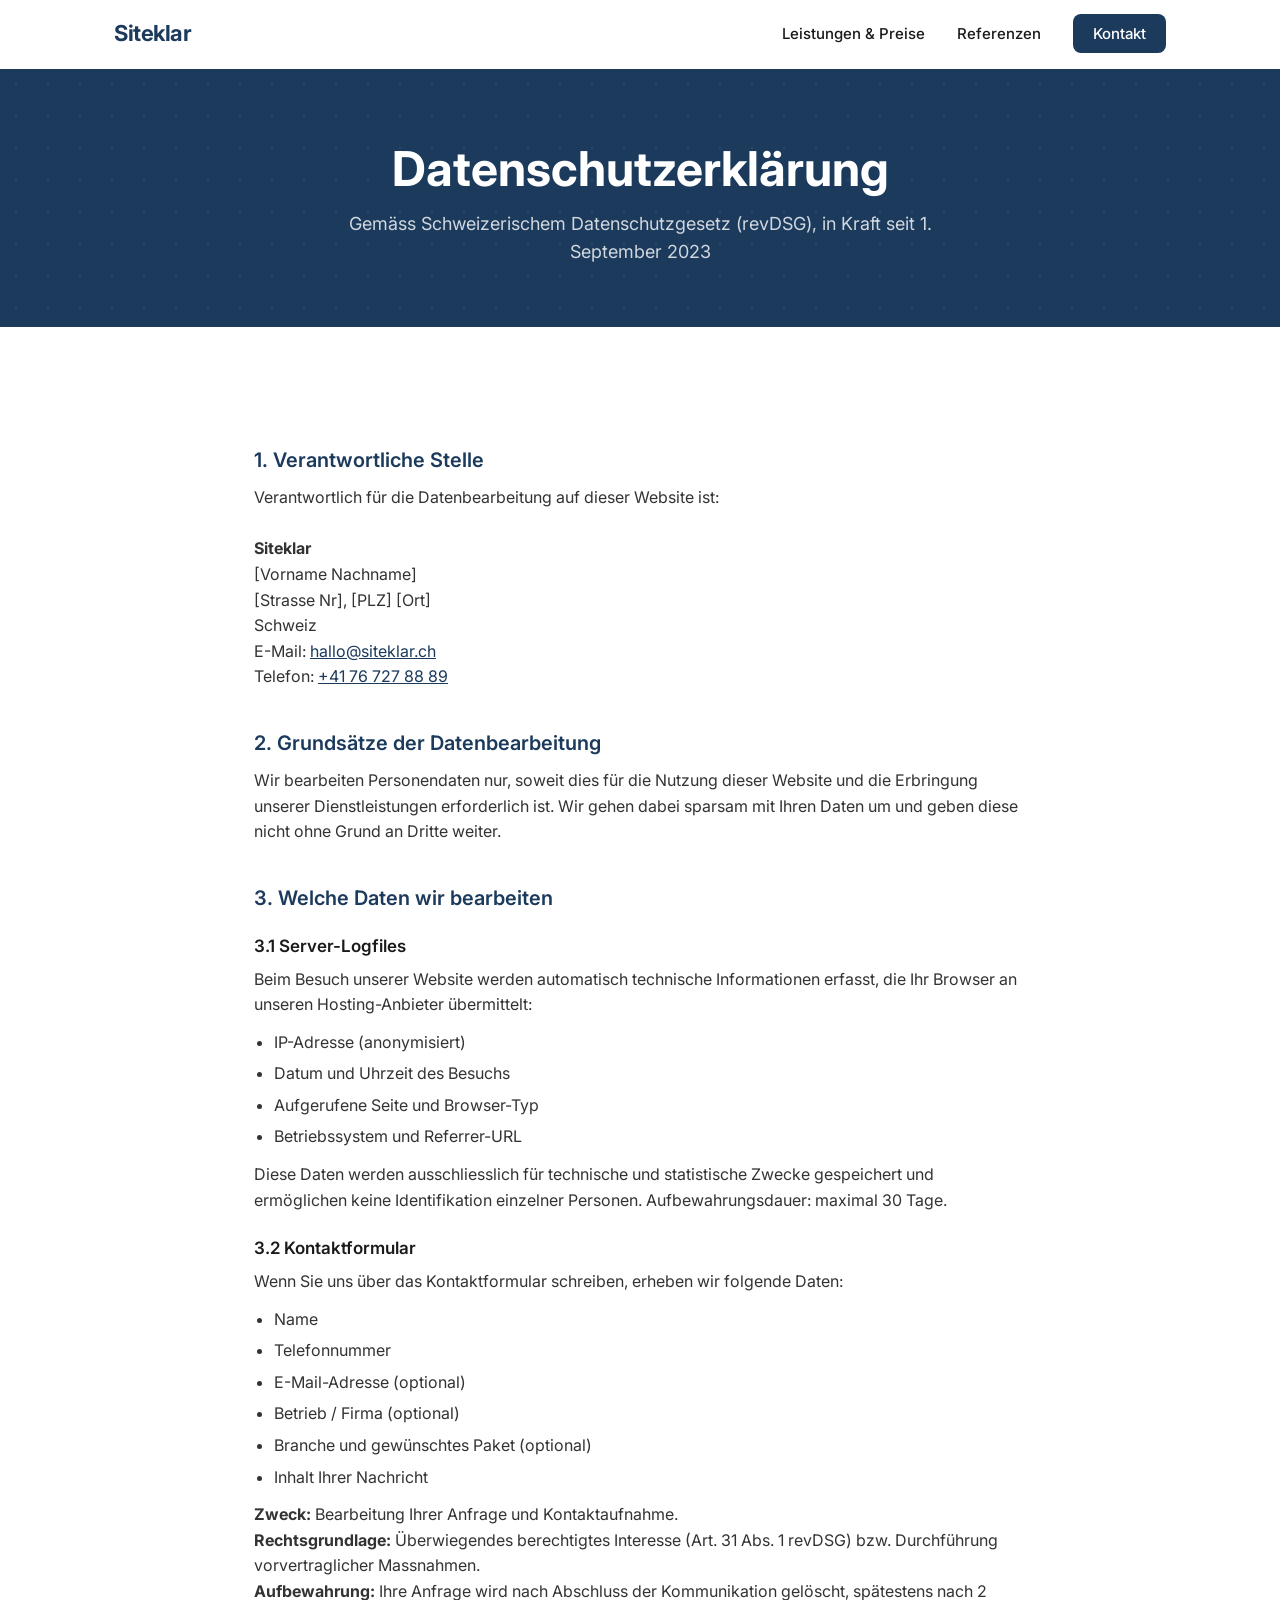
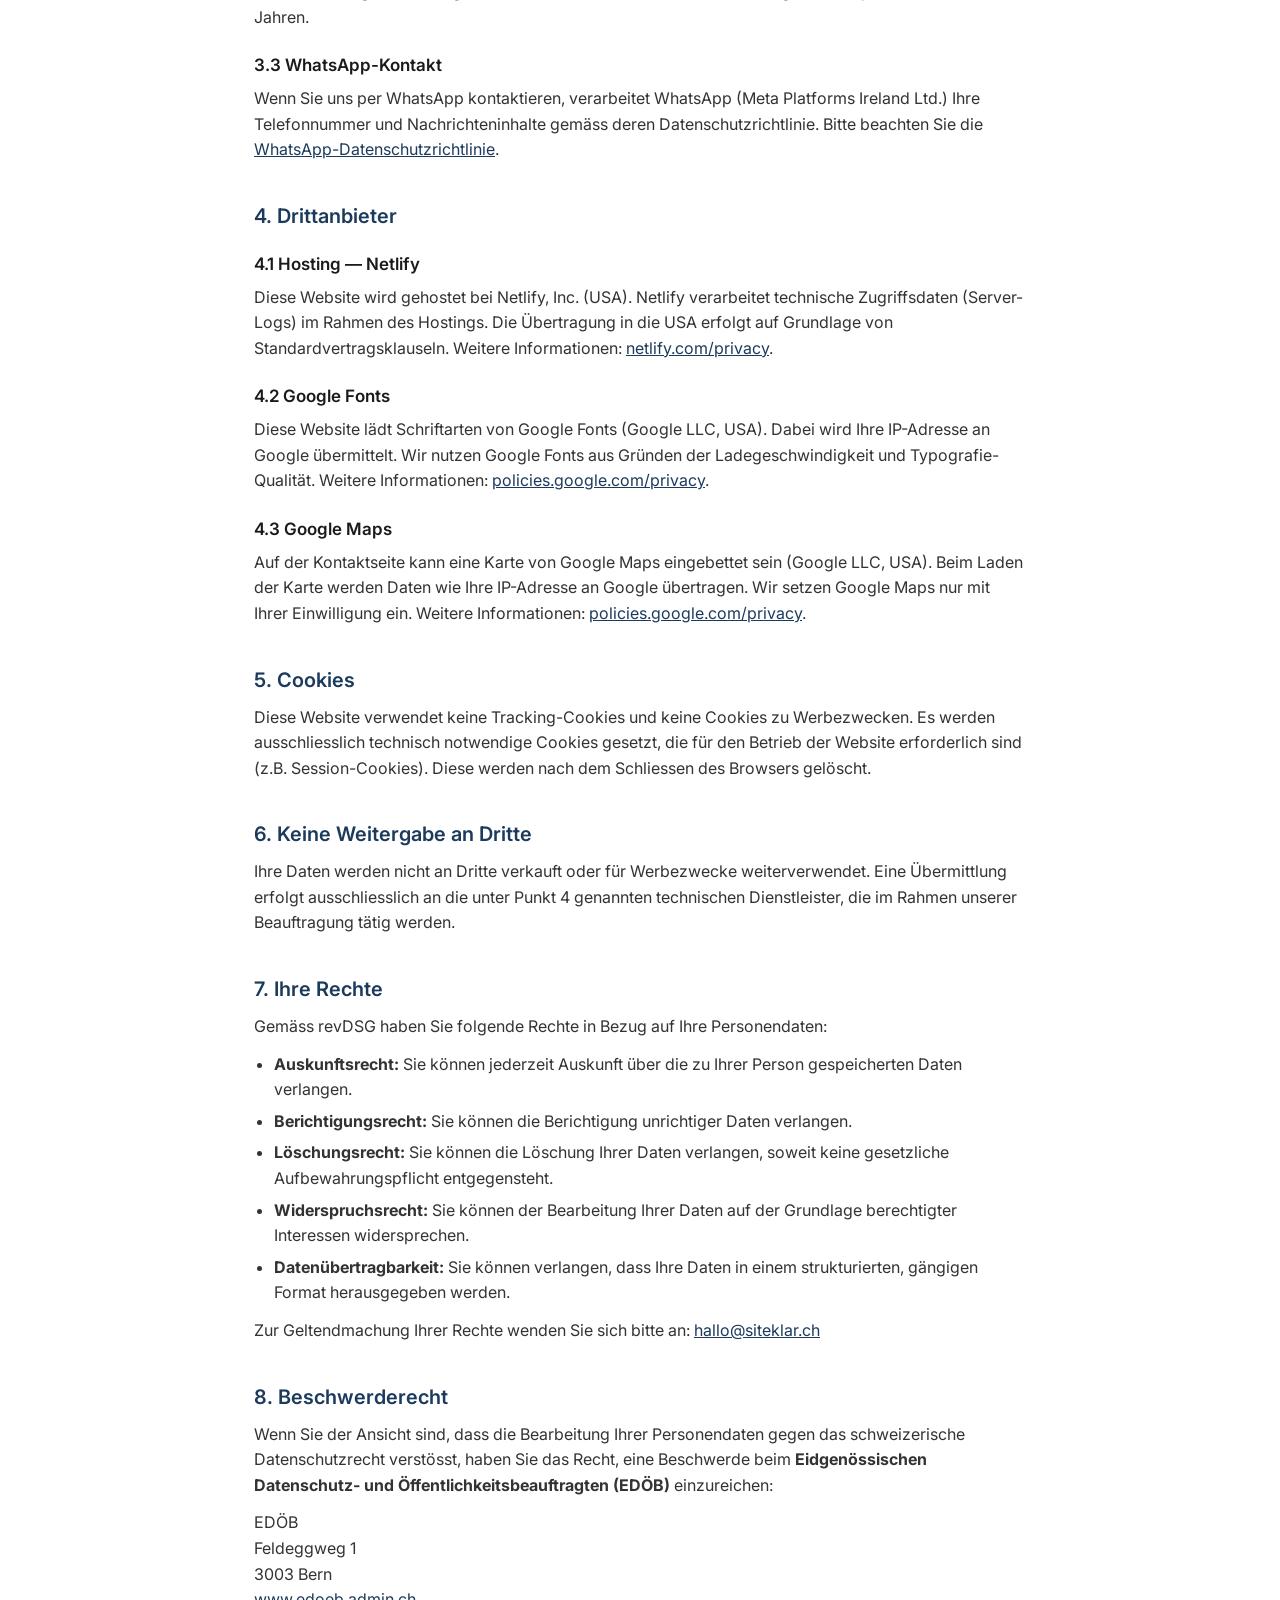
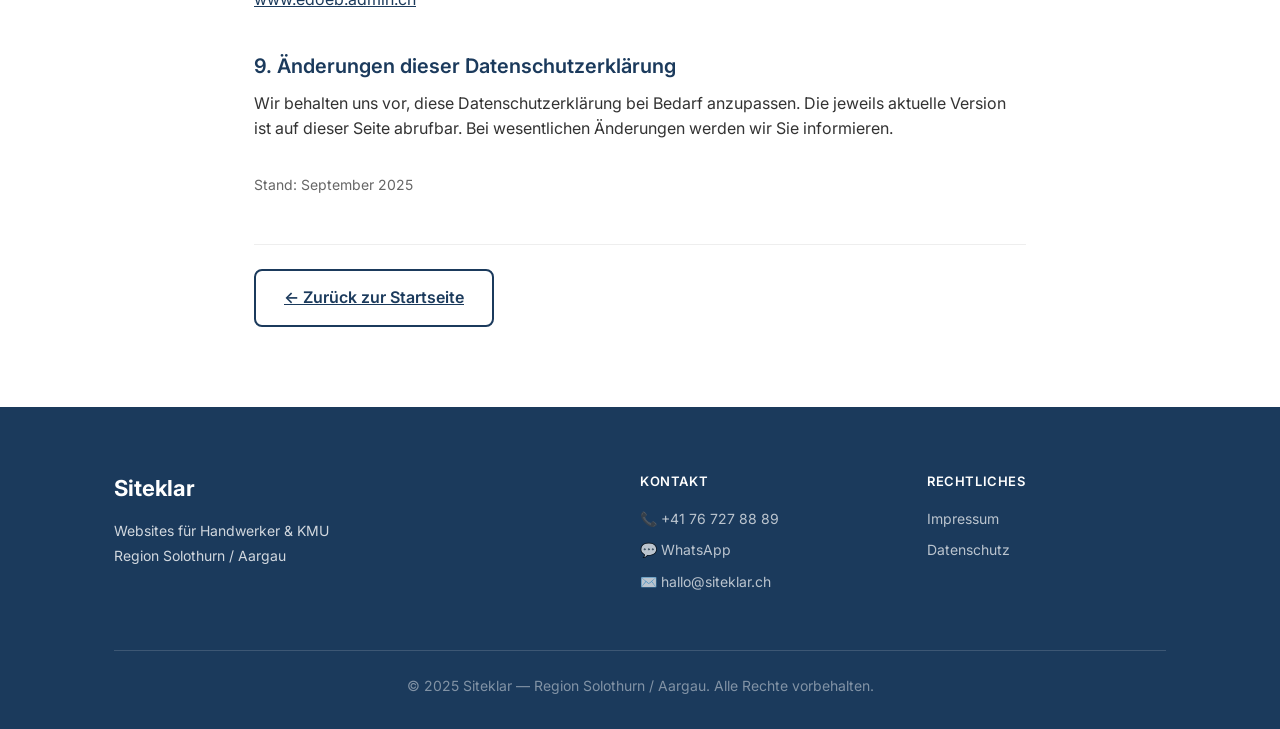
==== datenschutz.html @ 5f098e6e "Initial commit — Siteklar website v1 Co-Authored-By: Claude Sonnet 4.6 <noreply@anthropic.com>" ====
<!DOCTYPE html>
<html lang="de">
<head>
  <meta charset="UTF-8">
  <meta name="viewport" content="width=device-width, initial-scale=1.0">
  <title>Datenschutzerklärung — Siteklar</title>
  <meta name="robots" content="noindex, follow">
  <link rel="preconnect" href="https://fonts.googleapis.com">
  <link rel="preconnect" href="https://fonts.gstatic.com" crossorigin>
  <link href="https://fonts.googleapis.com/css2?family=Inter:wght@400;500;600;700&display=swap" rel="stylesheet">
  <link rel="stylesheet" href="style.css">
</head>
<body>

  <!-- NAVIGATION -->
  <nav id="navbar">
    <div class="nav-container">
      <a href="index.html" class="nav-logo">Siteklar</a>
      <button class="hamburger" id="hamburger" aria-label="Menü öffnen">
        <span></span><span></span><span></span>
      </button>
      <ul class="nav-links" id="nav-links">
        <li><a href="leistungen.html">Leistungen & Preise</a></li>
        <li><a href="referenzen.html">Referenzen</a></li>
        <li><a href="kontakt.html" class="nav-cta">Kontakt</a></li>
      </ul>
    </div>
  </nav>

  <!-- PAGE HERO -->
  <section class="page-hero">
    <div class="container">
      <h1>Datenschutzerklärung</h1>
      <p>Gemäss Schweizerischem Datenschutzgesetz (revDSG), in Kraft seit 1. September 2023</p>
    </div>
  </section>

  <!-- LEGAL CONTENT -->
  <section class="legal-content">
    <div class="container">

      <h2>1. Verantwortliche Stelle</h2>
      <p>
        Verantwortlich für die Datenbearbeitung auf dieser Website ist:<br><br>
        <strong>Siteklar</strong><br>
        <!-- PLATZHALTER: Vollständige Kontaktdaten eintragen -->
        [Vorname Nachname]<br>
        [Strasse Nr], [PLZ] [Ort]<br>
        Schweiz<br>
        E-Mail: <a href="mailto:hallo@siteklar.ch">hallo@siteklar.ch</a><br>
        Telefon: <a href="tel:+41767278889">+41 76 727 88 89</a>
      </p>

      <h2>2. Grundsätze der Datenbearbeitung</h2>
      <p>Wir bearbeiten Personendaten nur, soweit dies für die Nutzung dieser Website und die Erbringung unserer Dienstleistungen erforderlich ist. Wir gehen dabei sparsam mit Ihren Daten um und geben diese nicht ohne Grund an Dritte weiter.</p>

      <h2>3. Welche Daten wir bearbeiten</h2>

      <h3>3.1 Server-Logfiles</h3>
      <p>Beim Besuch unserer Website werden automatisch technische Informationen erfasst, die Ihr Browser an unseren Hosting-Anbieter übermittelt:</p>
      <ul>
        <li>IP-Adresse (anonymisiert)</li>
        <li>Datum und Uhrzeit des Besuchs</li>
        <li>Aufgerufene Seite und Browser-Typ</li>
        <li>Betriebssystem und Referrer-URL</li>
      </ul>
      <p>Diese Daten werden ausschliesslich für technische und statistische Zwecke gespeichert und ermöglichen keine Identifikation einzelner Personen. Aufbewahrungsdauer: maximal 30 Tage.</p>

      <h3>3.2 Kontaktformular</h3>
      <p>Wenn Sie uns über das Kontaktformular schreiben, erheben wir folgende Daten:</p>
      <ul>
        <li>Name</li>
        <li>Telefonnummer</li>
        <li>E-Mail-Adresse (optional)</li>
        <li>Betrieb / Firma (optional)</li>
        <li>Branche und gewünschtes Paket (optional)</li>
        <li>Inhalt Ihrer Nachricht</li>
      </ul>
      <p><strong>Zweck:</strong> Bearbeitung Ihrer Anfrage und Kontaktaufnahme.<br>
      <strong>Rechtsgrundlage:</strong> Überwiegendes berechtigtes Interesse (Art. 31 Abs. 1 revDSG) bzw. Durchführung vorvertraglicher Massnahmen.<br>
      <strong>Aufbewahrung:</strong> Ihre Anfrage wird nach Abschluss der Kommunikation gelöscht, spätestens nach 2 Jahren.</p>

      <h3>3.3 WhatsApp-Kontakt</h3>
      <p>Wenn Sie uns per WhatsApp kontaktieren, verarbeitet WhatsApp (Meta Platforms Ireland Ltd.) Ihre Telefonnummer und Nachrichteninhalte gemäss deren Datenschutzrichtlinie. Bitte beachten Sie die <a href="https://www.whatsapp.com/legal/privacy-policy" target="_blank" rel="noopener">WhatsApp-Datenschutzrichtlinie</a>.</p>

      <h2>4. Drittanbieter</h2>

      <h3>4.1 Hosting — Netlify</h3>
      <p>Diese Website wird gehostet bei Netlify, Inc. (USA). Netlify verarbeitet technische Zugriffsdaten (Server-Logs) im Rahmen des Hostings. Die Übertragung in die USA erfolgt auf Grundlage von Standardvertragsklauseln. Weitere Informationen: <a href="https://www.netlify.com/privacy/" target="_blank" rel="noopener">netlify.com/privacy</a>.</p>

      <h3>4.2 Google Fonts</h3>
      <p>Diese Website lädt Schriftarten von Google Fonts (Google LLC, USA). Dabei wird Ihre IP-Adresse an Google übermittelt. Wir nutzen Google Fonts aus Gründen der Ladegeschwindigkeit und Typografie-Qualität. Weitere Informationen: <a href="https://policies.google.com/privacy" target="_blank" rel="noopener">policies.google.com/privacy</a>.</p>

      <h3>4.3 Google Maps</h3>
      <p>Auf der Kontaktseite kann eine Karte von Google Maps eingebettet sein (Google LLC, USA). Beim Laden der Karte werden Daten wie Ihre IP-Adresse an Google übertragen. Wir setzen Google Maps nur mit Ihrer Einwilligung ein. Weitere Informationen: <a href="https://policies.google.com/privacy" target="_blank" rel="noopener">policies.google.com/privacy</a>.</p>

      <h2>5. Cookies</h2>
      <p>Diese Website verwendet keine Tracking-Cookies und keine Cookies zu Werbezwecken. Es werden ausschliesslich technisch notwendige Cookies gesetzt, die für den Betrieb der Website erforderlich sind (z.B. Session-Cookies). Diese werden nach dem Schliessen des Browsers gelöscht.</p>

      <h2>6. Keine Weitergabe an Dritte</h2>
      <p>Ihre Daten werden nicht an Dritte verkauft oder für Werbezwecke weiterverwendet. Eine Übermittlung erfolgt ausschliesslich an die unter Punkt 4 genannten technischen Dienstleister, die im Rahmen unserer Beauftragung tätig werden.</p>

      <h2>7. Ihre Rechte</h2>
      <p>Gemäss revDSG haben Sie folgende Rechte in Bezug auf Ihre Personendaten:</p>
      <ul>
        <li><strong>Auskunftsrecht:</strong> Sie können jederzeit Auskunft über die zu Ihrer Person gespeicherten Daten verlangen.</li>
        <li><strong>Berichtigungsrecht:</strong> Sie können die Berichtigung unrichtiger Daten verlangen.</li>
        <li><strong>Löschungsrecht:</strong> Sie können die Löschung Ihrer Daten verlangen, soweit keine gesetzliche Aufbewahrungspflicht entgegensteht.</li>
        <li><strong>Widerspruchsrecht:</strong> Sie können der Bearbeitung Ihrer Daten auf der Grundlage berechtigter Interessen widersprechen.</li>
        <li><strong>Datenübertragbarkeit:</strong> Sie können verlangen, dass Ihre Daten in einem strukturierten, gängigen Format herausgegeben werden.</li>
      </ul>
      <p>Zur Geltendmachung Ihrer Rechte wenden Sie sich bitte an: <a href="mailto:hallo@siteklar.ch">hallo@siteklar.ch</a></p>

      <h2>8. Beschwerderecht</h2>
      <p>Wenn Sie der Ansicht sind, dass die Bearbeitung Ihrer Personendaten gegen das schweizerische Datenschutzrecht verstösst, haben Sie das Recht, eine Beschwerde beim <strong>Eidgenössischen Datenschutz- und Öffentlichkeitsbeauftragten (EDÖB)</strong> einzureichen:</p>
      <p>
        EDÖB<br>
        Feldeggweg 1<br>
        3003 Bern<br>
        <a href="https://www.edoeb.admin.ch" target="_blank" rel="noopener">www.edoeb.admin.ch</a>
      </p>

      <h2>9. Änderungen dieser Datenschutzerklärung</h2>
      <p>Wir behalten uns vor, diese Datenschutzerklärung bei Bedarf anzupassen. Die jeweils aktuelle Version ist auf dieser Seite abrufbar. Bei wesentlichen Änderungen werden wir Sie informieren.</p>

      <p style="color:var(--text-muted); font-size:14px; margin-top:32px;">Stand: September 2025</p>

      <div style="margin-top:48px; padding-top:24px; border-top:1px solid #eee;">
        <a href="index.html" class="btn btn-dark-outline">&larr; Zurück zur Startseite</a>
      </div>

    </div>
  </section>

  <!-- FOOTER -->
  <footer>
    <div class="container">
      <div class="footer-top">
        <div class="footer-brand">
          <a href="index.html" class="footer-logo">Siteklar</a>
          <p>Websites für Handwerker &amp; KMU<br>Region Solothurn / Aargau</p>
        </div>
        <div class="footer-col">
          <h4>Kontakt</h4>
          <a href="tel:+41767278889">📞 +41 76 727 88 89</a>
          <a href="https://wa.me/41764750575">💬 WhatsApp</a>
          <a href="mailto:hallo@siteklar.ch">✉️ hallo@siteklar.ch</a>
        </div>
        <div class="footer-col">
          <h4>Rechtliches</h4>
          <a href="impressum.html">Impressum</a>
          <a href="datenschutz.html">Datenschutz</a>
        </div>
      </div>
      <div class="footer-bottom">
        <p>&copy; 2025 Siteklar &mdash; Region Solothurn / Aargau. Alle Rechte vorbehalten.</p>
      </div>
    </div>
  </footer>

  <button class="scroll-top" id="scrollTop" aria-label="Nach oben scrollen">&#8679;</button>
  <script src="script.js"></script>
</body>
</html>
---- style.css ----
/* ═══════════════════════════════════════════════════════
   SITEKLAR — Stylesheet
   ═══════════════════════════════════════════════════════ */

/* ─── RESET & BASE ─────────────────────────────────── */
*, *::before, *::after { box-sizing: border-box; margin: 0; padding: 0; }

:root {
  --primary:      #1B3A5C;
  --primary-dark: #142d47;
  --accent:       #E8F0F7;
  --cta:          #2E7D32;
  --cta-dark:     #1b5e20;
  --text:         #1A1A1A;
  --text-muted:   #666;
  --white:        #fff;
  --gray-bg:      #F8F9FA;
  --shadow:       0 2px 12px rgba(0,0,0,0.08);
  --shadow-md:    0 4px 20px rgba(0,0,0,0.12);
  --radius:       8px;
  --transition:   0.2s ease;
}

html { scroll-behavior: smooth; }

body {
  font-family: 'Inter', sans-serif;
  color: var(--text);
  font-size: 16px;
  line-height: 1.6;
  overflow-x: hidden;
  padding-top: 68px;
}

img { max-width: 100%; height: auto; display: block; }
a   { color: inherit; text-decoration: none; }
ul  { list-style: none; }

h1 { font-size: clamp(32px, 5vw, 48px);   font-weight: 700; line-height: 1.2; }
h2 { font-size: clamp(24px, 3.5vw, 32px); font-weight: 600; line-height: 1.3; }
h3 { font-size: clamp(18px, 2.5vw, 20px); font-weight: 600; line-height: 1.4; }

.container { max-width: 1100px; margin: 0 auto; padding: 0 24px; }

section { padding: 80px 0; }

.section-title    { text-align: center; margin-bottom: 12px; }
.section-subtitle {
  text-align: center; color: var(--text-muted); font-size: 18px;
  max-width: 620px; margin: 0 auto 52px;
}

/* ─── NAVIGATION ─────────────────────────────────── */
#navbar {
  position: fixed;
  top: 0; left: 0; right: 0;
  background: var(--white);
  z-index: 1000;
  border-bottom: 1px solid transparent;
  transition: border-color var(--transition), box-shadow var(--transition);
}
#navbar.scrolled {
  border-bottom-color: #e5e7eb;
  box-shadow: var(--shadow);
}

.nav-container {
  max-width: 1100px; margin: 0 auto;
  padding: 0 24px; height: 68px;
  display: flex; align-items: center; justify-content: space-between;
  position: relative;
}

.nav-logo {
  font-size: 22px; font-weight: 700;
  color: var(--primary); letter-spacing: -0.5px;
}

.nav-links {
  display: flex; align-items: center; gap: 32px;
}
.nav-links a {
  font-size: 15px; font-weight: 500; color: var(--text);
  transition: color var(--transition);
}
.nav-links a:hover { color: var(--primary); }

.nav-links .nav-cta {
  background: var(--primary); color: var(--white) !important;
  padding: 10px 20px; border-radius: var(--radius);
  transition: background var(--transition);
}
.nav-links .nav-cta:hover { background: var(--primary-dark); }

.hamburger {
  display: none;
  flex-direction: column; gap: 5px;
  background: none; border: none; cursor: pointer; padding: 6px;
}
.hamburger span {
  display: block; width: 24px; height: 2px;
  background: var(--primary);
  transition: all 0.3s ease;
}
.hamburger.active span:nth-child(1) { transform: translateY(7px) rotate(45deg); }
.hamburger.active span:nth-child(2) { opacity: 0; }
.hamburger.active span:nth-child(3) { transform: translateY(-7px) rotate(-45deg); }

/* ─── BUTTONS ─────────────────────────────────── */
.btn {
  display: inline-flex; align-items: center; justify-content: center;
  padding: 14px 28px; border-radius: var(--radius);
  font-family: inherit; font-size: 16px; font-weight: 600;
  cursor: pointer; border: none;
  transition: all var(--transition); text-decoration: none;
}
.btn-primary { background: var(--cta); color: var(--white); }
.btn-primary:hover  { background: var(--cta-dark); transform: translateY(-1px); box-shadow: var(--shadow-md); }

.btn-outline { background: transparent; color: var(--white); border: 2px solid rgba(255,255,255,0.65); }
.btn-outline:hover  { background: rgba(255,255,255,0.1); border-color: white; }

.btn-dark { background: var(--primary); color: var(--white); }
.btn-dark:hover     { background: var(--primary-dark); transform: translateY(-1px); box-shadow: var(--shadow-md); }

.btn-dark-outline { background: transparent; color: var(--primary); border: 2px solid var(--primary); }
.btn-dark-outline:hover { background: var(--primary); color: white; }

.btn-green { background: #25D366; color: white; }
.btn-green:hover { background: #128C7E; transform: translateY(-2px); }

.btn-full { width: 100%; }

/* ─── HERO ─────────────────────────────────── */
.hero {
  background: linear-gradient(135deg, #4A90D9 0%, #1B3A5C 50%, #2D1B69 100%);
  padding: 100px 0 90px;
  color: var(--white);
  text-align: center;
}
.hero h1      { color: var(--white); margin-bottom: 20px; animation: heroFadeSlide 0.6s ease-out 0.2s both; }
.hero p       { font-size: 19px; color: rgba(255,255,255,0.85); max-width: 600px; margin: 0 auto 36px; animation: heroFadeSlide 0.6s ease-out 0.5s both; }
.hero-buttons { display: flex; gap: 16px; justify-content: center; flex-wrap: wrap; animation: heroFadeSlide 0.6s ease-out 0.8s both; }

/* ─── HERO ANIMATION ─────────────────────────────────── */
@keyframes heroFadeSlide {
  from { opacity: 0; transform: translateY(-20px); }
  to   { opacity: 1; transform: translateY(0); }
}

/* ─── TRUST BAR ─────────────────────────────────── */
.trust-bar {
  background: var(--white);
  padding: 36px 0;
  border-bottom: 1px solid #eee;
}
.trust-items {
  display: flex; justify-content: center;
  gap: 48px; flex-wrap: wrap;
}
.trust-item {
  display: flex; align-items: center; gap: 12px;
  font-weight: 600; font-size: 15px;
}
.trust-icon { font-size: 28px; }

/* ─── ABOUT ─────────────────────────────────── */
.about { background: var(--accent); }
.about-inner {
  display: grid; grid-template-columns: 1fr 1fr;
  gap: 64px; align-items: center;
}
.about-photo {
  background: #c8d8e8;
  border-radius: var(--radius);
  aspect-ratio: 4 / 3;
  display: flex; align-items: center; justify-content: center;
  color: #5a7a99; font-size: 14px; text-align: center;
  padding: 32px; line-height: 1.8; font-style: italic;
  animation: aboutSlideLeft 0.7s ease-out 1.1s both;
}
.about-label {
  display: inline-block;
  font-size: 11px; font-weight: 700;
  letter-spacing: 2.5px; text-transform: uppercase;
  color: var(--primary); opacity: 0.6;
  margin-bottom: 16px;
}
.about-text  { animation: aboutSlideRight 0.7s ease-out 1.1s both; }
.about-text p { color: #444; margin-bottom: 14px; }
.about-quote {
  border-left: 3px solid var(--primary);
  padding: 4px 0 4px 18px;
  margin: 8px 0 28px;
  font-style: italic; font-size: 17px;
  color: var(--primary); line-height: 1.6;
}

@keyframes aboutSlideLeft {
  from { opacity: 0; transform: translateX(-40px); }
  to   { opacity: 1; transform: translateX(0); }
}
@keyframes aboutSlideRight {
  from { opacity: 0; transform: translateX(40px); }
  to   { opacity: 1; transform: translateX(0); }
}

/* ─── PROCESS ─────────────────────────────────── */
.process { background: var(--white); }
.process-steps {
  display: grid; grid-template-columns: repeat(4, 1fr);
  gap: 24px; position: relative;
}
.process-steps::before {
  content: '';
  position: absolute; top: 28px;
  left: calc(12.5% + 12px); right: calc(12.5% + 12px);
  height: 2px; background: #dde4ec; z-index: 0;
}
.step { text-align: center; position: relative; z-index: 1; }
.step-num {
  width: 56px; height: 56px; border-radius: 50%;
  background: var(--primary); color: white;
  display: flex; align-items: center; justify-content: center;
  font-size: 20px; font-weight: 700;
  margin: 0 auto 16px;
}
.step-icon { font-size: 22px; margin-bottom: 8px; }
.step h3   { margin-bottom: 8px; font-size: 17px; }
.step p    { font-size: 14px; color: #555; }
.step-content { flex: 1; }

/* ─── CARDS (shared) ─────────────────────────────────── */
.card {
  background: white;
  border-radius: var(--radius);
  box-shadow: var(--shadow);
  padding: 32px;
  transition: transform var(--transition), box-shadow var(--transition);
}
.card:hover { transform: translateY(-4px); box-shadow: var(--shadow-md); }

/* ─── PRICES PREVIEW (index) ─────────────────────────────────── */
.prices { background: var(--gray-bg); }
.price-cards {
  display: grid; grid-template-columns: repeat(3, 1fr);
  gap: 24px;
}
.price-card { text-align: center; }
.price-card.featured { border: 2px solid var(--primary); position: relative; }

.featured-badge {
  position: absolute; top: -14px; left: 50%; transform: translateX(-50%);
  background: var(--primary); color: white;
  padding: 4px 16px; border-radius: 20px;
  font-size: 12px; font-weight: 600; white-space: nowrap;
}
.price-name   { font-size: 17px; font-weight: 600; color: var(--text-muted); margin-bottom: 8px; }
.price-amount { font-size: 42px; font-weight: 700; color: var(--primary); margin-bottom: 4px; line-height: 1; }
.price-amount span { font-size: 20px; font-weight: 400; }
.price-original { font-size: 13px; color: var(--text-muted); text-decoration: line-through; margin-bottom: 24px; }
.price-features { text-align: left; margin-bottom: 28px; }
.price-features li { padding: 6px 0; font-size: 14px; display: flex; gap: 8px; }
.price-features li::before { content: '✓'; color: var(--cta); font-weight: 700; flex-shrink: 0; }
.prices-cta { text-align: center; margin-top: 40px; }

/* ─── SOCIAL PROOF ─────────────────────────────────── */
.social-proof { background: white; }
.proof-placeholder {
  background: var(--accent);
  border: 2px dashed #b0c8dc;
  border-radius: var(--radius);
  padding: 60px 32px; text-align: center;
}
.proof-placeholder .stars { font-size: 28px; margin-bottom: 16px; }
.proof-placeholder blockquote {
  font-size: 19px; font-style: italic;
  color: var(--primary); margin-bottom: 24px; font-weight: 500;
}

/* ─── PAGE HERO ─────────────────────────────────── */
.page-hero {
  background: var(--primary);
  background-image: radial-gradient(circle, rgba(255,255,255,0.07) 1.5px, transparent 1.5px);
  background-size: 32px 32px;
  padding: 72px 0 60px;
  text-align: center; color: white;
}
.page-hero h1 { color: white; margin-bottom: 12px; }
.page-hero p  { color: rgba(255,255,255,0.8); font-size: 18px; max-width: 600px; margin: 0 auto; }

/* ─── DISCOUNT BANNER ─────────────────────────────────── */
.discount-banner {
  background: #FFF9C4;
  border: 2px solid #F9A825;
  border-radius: var(--radius);
  padding: 18px 32px;
  text-align: center;
  font-size: 18px; font-weight: 600;
  margin-bottom: 52px;
}

/* ─── PACKAGES (leistungen) ─────────────────────────────────── */
.packages { background: white; }
.packages-grid { display: grid; grid-template-columns: repeat(3, 1fr); gap: 32px; }
.package-card { padding: 40px 32px; }
.package-card.featured { border: 2px solid var(--primary); position: relative; }
.package-name   { font-size: 18px; font-weight: 600; color: var(--text-muted); margin-bottom: 8px; }
.package-amount { font-size: 44px; font-weight: 700; color: var(--primary); line-height: 1; margin-bottom: 4px; }
.package-amount span { font-size: 20px; font-weight: 400; }
.package-early  { font-size: 13px; color: var(--cta); font-weight: 600; margin-bottom: 4px; }
.package-orig   { font-size: 13px; color: var(--text-muted); text-decoration: line-through; margin-bottom: 24px; }
.package-features { text-align: left; margin: 0 0 28px; }
.package-features li {
  padding: 9px 0; font-size: 14px;
  display: flex; gap: 10px;
  border-bottom: 1px solid #f0f0f0;
}
.package-features li::before { content: '✓'; color: var(--cta); font-weight: 700; flex-shrink: 0; }
.package-divider { border: none; border-top: 1px solid #eee; margin: 24px 0; }

/* ─── ABO ─────────────────────────────────── */
.abo { background: var(--accent); }
.abo-inner {
  display: grid; grid-template-columns: 240px 1fr;
  gap: 48px; align-items: center;
  background: white; border-radius: var(--radius);
  box-shadow: var(--shadow); padding: 40px;
}
.abo-price { text-align: center; }
.abo-amount { font-size: 52px; font-weight: 700; color: var(--primary); line-height: 1; }
.abo-amount span { font-size: 20px; font-weight: 400; }
.abo-monat { color: var(--text-muted); font-size: 14px; margin-top: 4px; }
.abo-features h3 { margin-bottom: 16px; }
.abo-features li {
  display: flex; gap: 10px; padding: 9px 0;
  border-bottom: 1px solid #e8eff7; font-size: 15px;
}
.abo-features li::before { content: '✓'; color: var(--cta); font-weight: 700; flex-shrink: 0; }

/* ─── FAQ ─────────────────────────────────── */
.faq { background: var(--gray-bg); }
.faq-list { max-width: 780px; margin: 0 auto; }
.faq-item {
  background: white; border-radius: var(--radius);
  box-shadow: var(--shadow); margin-bottom: 12px; overflow: hidden;
}
.faq-question {
  width: 100%; display: flex; justify-content: space-between; align-items: center;
  padding: 20px 24px; background: none; border: none; cursor: pointer;
  font-family: inherit; font-size: 16px; font-weight: 600; text-align: left;
  color: var(--text); transition: background var(--transition);
}
.faq-question:hover { background: var(--accent); }
.faq-icon { font-size: 20px; color: var(--primary); transition: transform 0.3s ease; flex-shrink: 0; margin-left: 16px; }
.faq-item.open .faq-icon { transform: rotate(45deg); }
.faq-answer {
  max-height: 0; overflow: hidden;
  transition: max-height 0.35s ease, padding 0.35s ease;
  padding: 0 24px; color: #444; font-size: 15px;
}
.faq-item.open .faq-answer { padding: 0 24px 20px; }

/* ─── REFERENZEN ─────────────────────────────────── */
.refs-intro { background: var(--accent); text-align: center; }
.refs-intro p { color: #444; font-size: 18px; max-width: 640px; margin: 20px auto 0; }
.refs { background: white; }
.refs-grid { display: grid; grid-template-columns: repeat(3, 1fr); gap: 32px; }
.ref-card { border-radius: var(--radius); box-shadow: var(--shadow); overflow: hidden; transition: transform var(--transition), box-shadow var(--transition); }
.ref-card:hover { transform: translateY(-4px); box-shadow: var(--shadow-md); }
.ref-thumb {
  background: #c8d8e8;
  height: 200px;
  display: flex; align-items: center; justify-content: center;
  color: #5a7a99; font-size: 13px; font-style: italic;
  text-align: center; padding: 20px; line-height: 1.6;
}
.ref-body { padding: 24px; background: white; }
.ref-body h3 { margin-bottom: 4px; }
.ref-type    { color: var(--text-muted); font-size: 13px; margin-bottom: 12px; font-weight: 500; }
.ref-body p  { font-size: 14px; color: #555; margin-bottom: 16px; line-height: 1.6; }
.ref-tags    { display: flex; flex-wrap: wrap; gap: 6px; }
.tag {
  background: var(--accent); color: var(--primary);
  padding: 4px 11px; border-radius: 20px; font-size: 12px; font-weight: 500;
}
.refs-cta { background: var(--gray-bg); text-align: center; }
.refs-cta h2 { margin-bottom: 12px; }
.refs-cta p  { color: var(--text-muted); margin-bottom: 28px; font-size: 18px; }

/* ─── KONTAKT ─────────────────────────────────── */
.contact-section { background: white; }
.contact-grid    { display: grid; grid-template-columns: 1fr 1fr; gap: 64px; }

.form-group { margin-bottom: 20px; }
.form-group label { display: block; font-weight: 500; margin-bottom: 6px; font-size: 14px; }
.form-group input,
.form-group select,
.form-group textarea {
  width: 100%; padding: 12px 16px;
  border: 1.5px solid #ddd; border-radius: var(--radius);
  font-family: inherit; font-size: 16px; color: var(--text);
  transition: border-color var(--transition); background: white;
}
.form-group input:focus,
.form-group select:focus,
.form-group textarea:focus { outline: none; border-color: var(--primary); }
.form-group textarea { resize: vertical; min-height: 120px; }
.form-success { display: none; background: #e8f5e9; border: 1px solid #a5d6a7; border-radius: var(--radius); padding: 20px 24px; color: #1b5e20; font-weight: 500; margin-top: 16px; }
.form-success.visible { display: block; }

.contact-info h2 { margin-bottom: 28px; }
.contact-method  { display: flex; gap: 16px; align-items: flex-start; margin-bottom: 28px; }
.contact-method-icon { font-size: 28px; flex-shrink: 0; line-height: 1; }
.contact-method h3  { font-size: 16px; margin-bottom: 4px; }
.contact-method p,
.contact-method a   { color: var(--text-muted); font-size: 15px; }
.contact-method a:hover { color: var(--primary); text-decoration: underline; }

.whatsapp-btn {
  display: flex; align-items: center; gap: 12px;
  background: #25D366; color: white;
  padding: 16px 24px; border-radius: var(--radius);
  font-size: 16px; font-weight: 600;
  margin-bottom: 24px; width: 100%;
  transition: background var(--transition), transform var(--transition);
}
.whatsapp-btn:hover { background: #128C7E; transform: translateY(-2px); }
.whatsapp-btn .wa-icon { font-size: 24px; }

.maps-placeholder {
  background: #e8eff5;
  border-radius: var(--radius);
  height: 200px;
  display: flex; align-items: center; justify-content: center;
  color: #5a7a99; font-size: 14px; text-align: center; padding: 24px;
  margin-top: 24px; flex-direction: column; gap: 8px;
}

/* ─── LEGAL (impressum / datenschutz) ─────────────────────────────────── */
.legal-content { background: white; }
.legal-content .container { max-width: 820px; }
.legal-content h2   { margin: 40px 0 12px; font-size: 20px; color: var(--primary); }
.legal-content h3   { margin: 24px 0 8px;  font-size: 17px; }
.legal-content p    { margin-bottom: 12px; color: #333; }
.legal-content ul   { margin: 0 0 12px 20px; list-style: disc; }
.legal-content ul li { margin-bottom: 6px; color: #333; }
.legal-content a    { color: var(--primary); text-decoration: underline; }

/* ─── FOOTER ─────────────────────────────────── */
footer {
  background: var(--primary);
  color: rgba(255,255,255,0.8);
  padding: 64px 0 32px;
}
.footer-top {
  display: grid; grid-template-columns: 2fr 1fr 1fr;
  gap: 48px; margin-bottom: 48px;
}
.footer-logo {
  display: inline-block; font-size: 22px; font-weight: 700;
  color: white; margin-bottom: 12px;
}
.footer-brand p  { font-size: 14px; line-height: 1.8; }
.footer-col h4   { color: white; font-size: 13px; font-weight: 600; margin-bottom: 16px; text-transform: uppercase; letter-spacing: 0.6px; }
.footer-col a,
.footer-col p    { display: block; color: rgba(255,255,255,0.7); font-size: 14px; margin-bottom: 9px; transition: color var(--transition); }
.footer-col a:hover { color: white; }
.footer-bottom   { border-top: 1px solid rgba(255,255,255,0.15); padding-top: 24px; text-align: center; font-size: 14px; color: rgba(255,255,255,0.45); }

/* ─── SCROLL TO TOP ─────────────────────────────────── */
.scroll-top {
  position: fixed; bottom: 32px; right: 32px;
  width: 48px; height: 48px;
  background: var(--primary); color: white;
  border: none; border-radius: 50%; cursor: pointer;
  font-size: 22px; display: flex; align-items: center; justify-content: center;
  box-shadow: var(--shadow-md);
  opacity: 0; transform: translateY(20px);
  transition: opacity 0.3s, transform 0.3s;
  z-index: 999; line-height: 1;
}
.scroll-top.visible { opacity: 1; transform: translateY(0); }
.scroll-top:hover   { background: var(--primary-dark); }

/* ─── SCROLL REVEAL ─────────────────────────────────── */
.scroll-reveal {
  opacity: 0;
  transform: translateY(30px);
  transition: opacity 0.5s ease-out, transform 0.5s ease-out;
}
.scroll-reveal.visible {
  opacity: 1;
  transform: translateY(0);
}

/* ─── RESPONSIVE ─────────────────────────────────── */
@media (max-width: 900px) {
  .packages-grid { grid-template-columns: 1fr; max-width: 500px; margin: 0 auto; }
  .refs-grid     { grid-template-columns: 1fr 1fr; }
  .abo-inner     { grid-template-columns: 1fr; }
  .abo-price     { border-bottom: 1px solid #e8eff7; padding-bottom: 24px; }
}

@media (max-width: 768px) {
  section { padding: 60px 0; }
  body    { padding-top: 68px; }

  /* Hamburger */
  .hamburger { display: flex; }
  .nav-links {
    position: absolute; top: 68px; left: 0; right: 0;
    background: white;
    flex-direction: column; align-items: stretch;
    gap: 0; max-height: 0; overflow: hidden;
    transition: max-height 0.35s ease;
    box-shadow: 0 8px 16px rgba(0,0,0,0.1);
  }
  .nav-links.open { max-height: 320px; }
  .nav-links li   { border-bottom: 1px solid #f0f0f0; }
  .nav-links a    { display: block; padding: 16px 24px; }
  .nav-links .nav-cta {
    margin: 12px 24px 16px;
    border-radius: var(--radius);
    text-align: center;
    padding: 12px 20px;
  }
  .nav-links li:has(.nav-cta) { border-bottom: none; }

  /* Hero */
  .hero { padding: 72px 0 64px; }
  .hero-buttons { flex-direction: column; align-items: center; }

  /* Trust */
  .trust-items { gap: 20px; flex-direction: column; align-items: flex-start; padding: 0 24px; }

  /* About */
  .about-inner { grid-template-columns: 1fr; gap: 32px; }

  /* Process */
  .process-steps { grid-template-columns: 1fr; }
  .process-steps::before { display: none; }
  .step { display: flex; gap: 20px; align-items: flex-start; text-align: left; }
  .step-num { flex-shrink: 0; margin: 0; }
  .step-content { flex: 1; }

  /* Price cards */
  .price-cards { grid-template-columns: 1fr; max-width: 400px; margin: 0 auto; }

  /* Refs */
  .refs-grid { grid-template-columns: 1fr; }

  /* Contact */
  .contact-grid { grid-template-columns: 1fr; gap: 40px; }

  /* Footer */
  .footer-top { grid-template-columns: 1fr; gap: 32px; }

  /* Misc */
  .discount-banner { font-size: 15px; padding: 14px 20px; }
  .scroll-top { bottom: 20px; right: 20px; }
}

@media (max-width: 480px) {
  h1 { font-size: 28px; }
  h2 { font-size: 22px; }
  .container { padding: 0 16px; }
  .card { padding: 24px; }
  .package-card { padding: 28px 24px; }
}
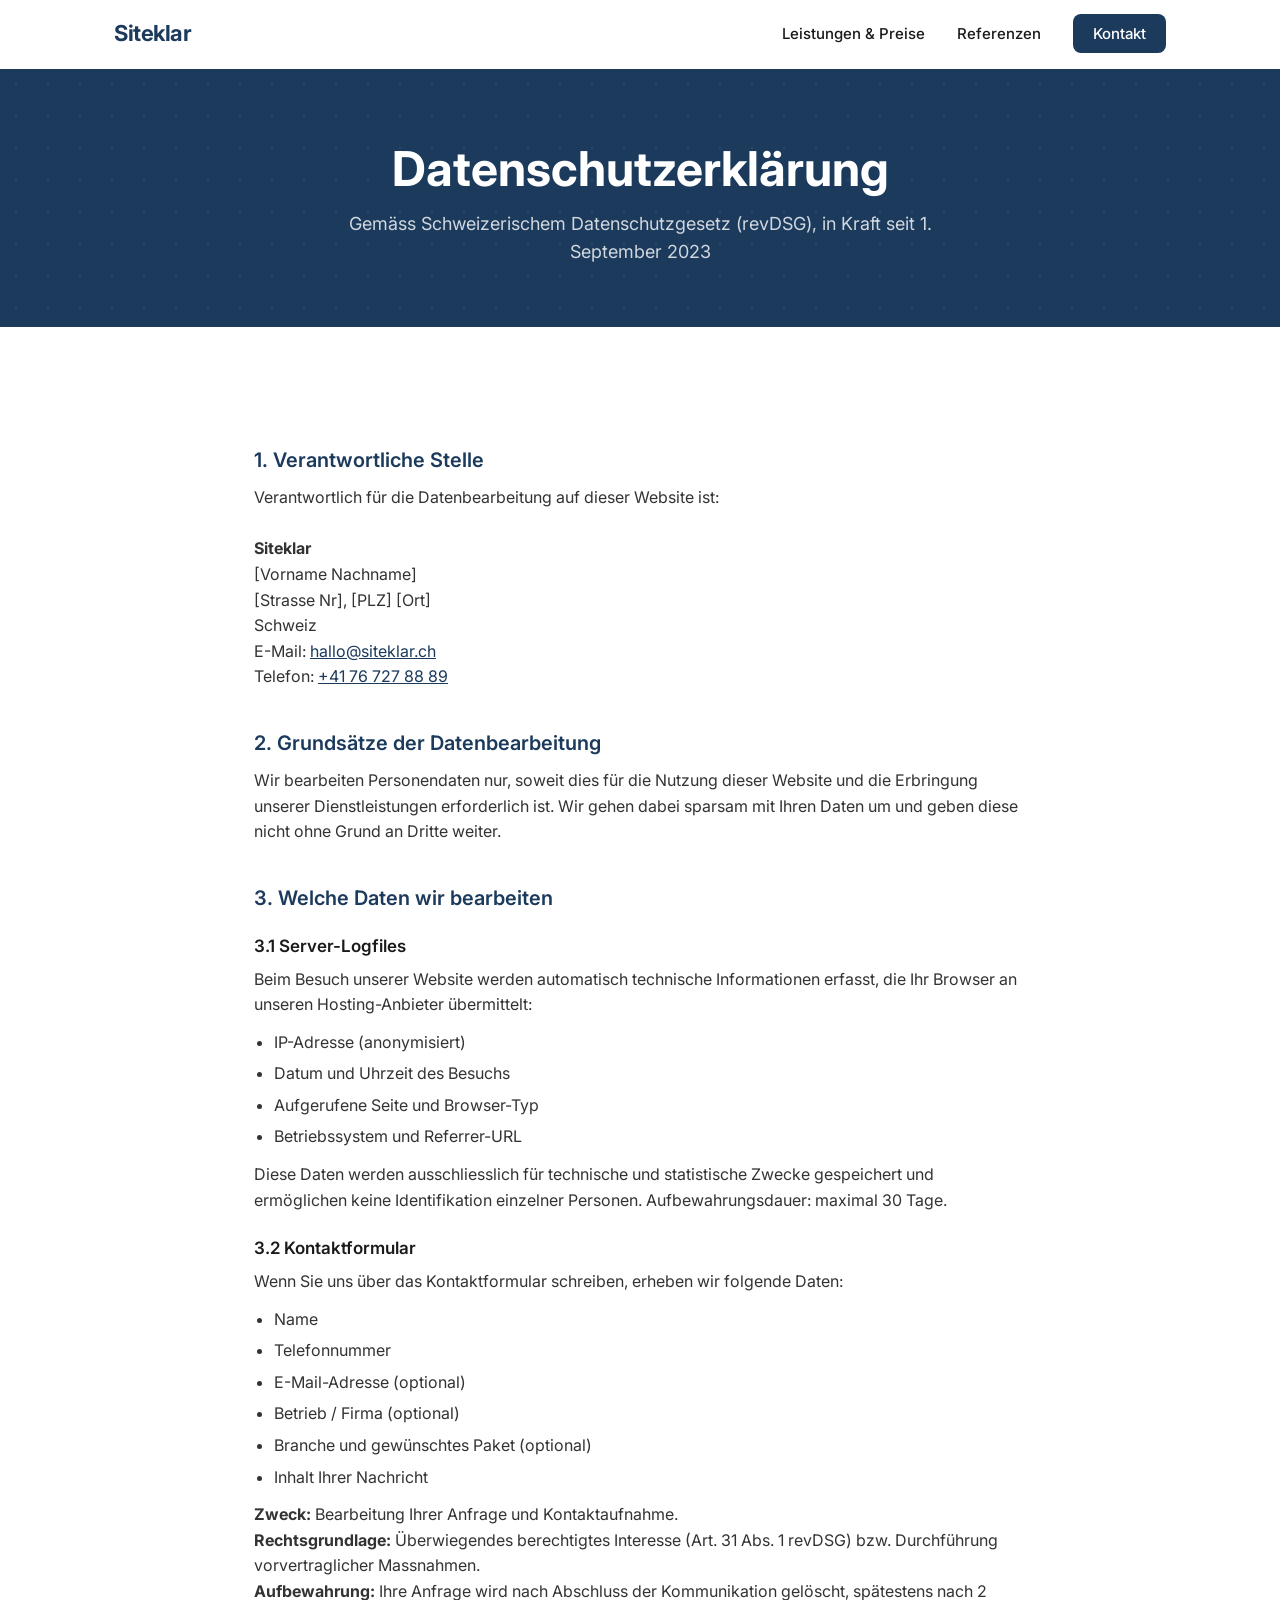
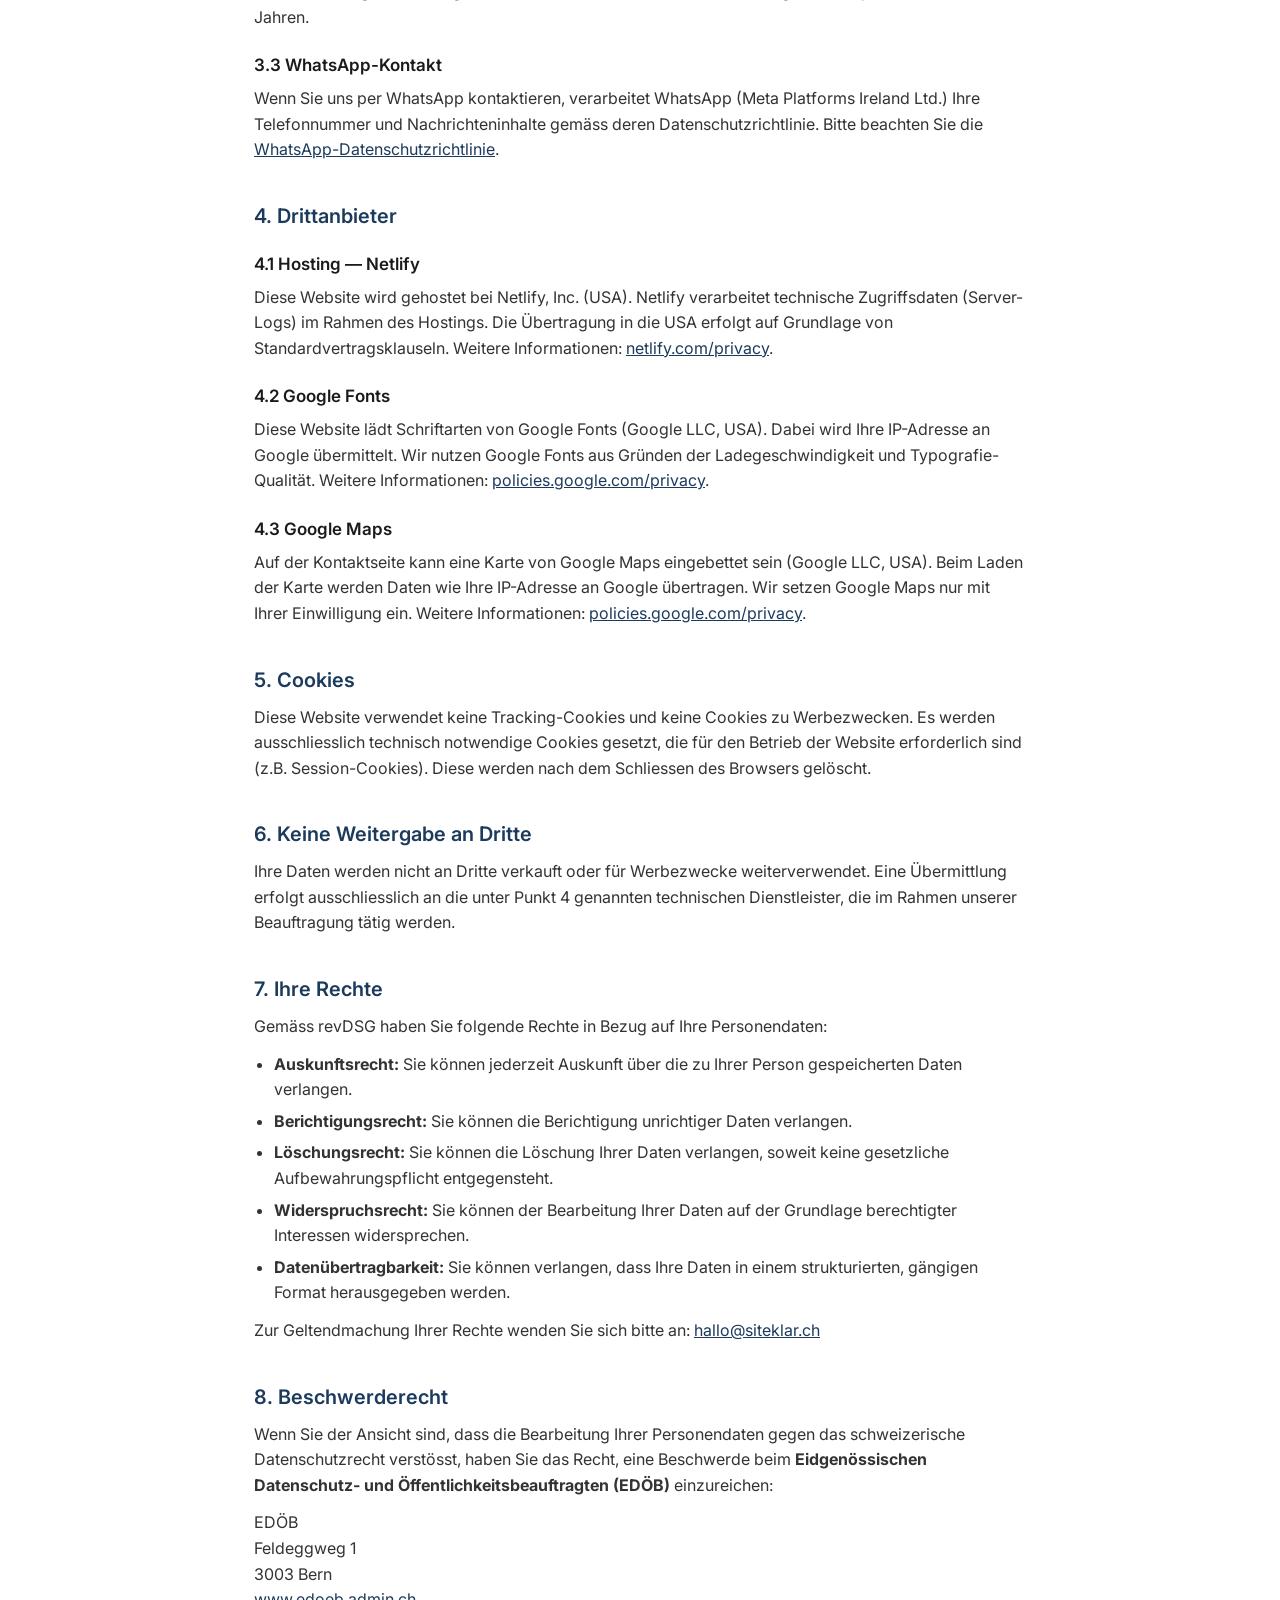
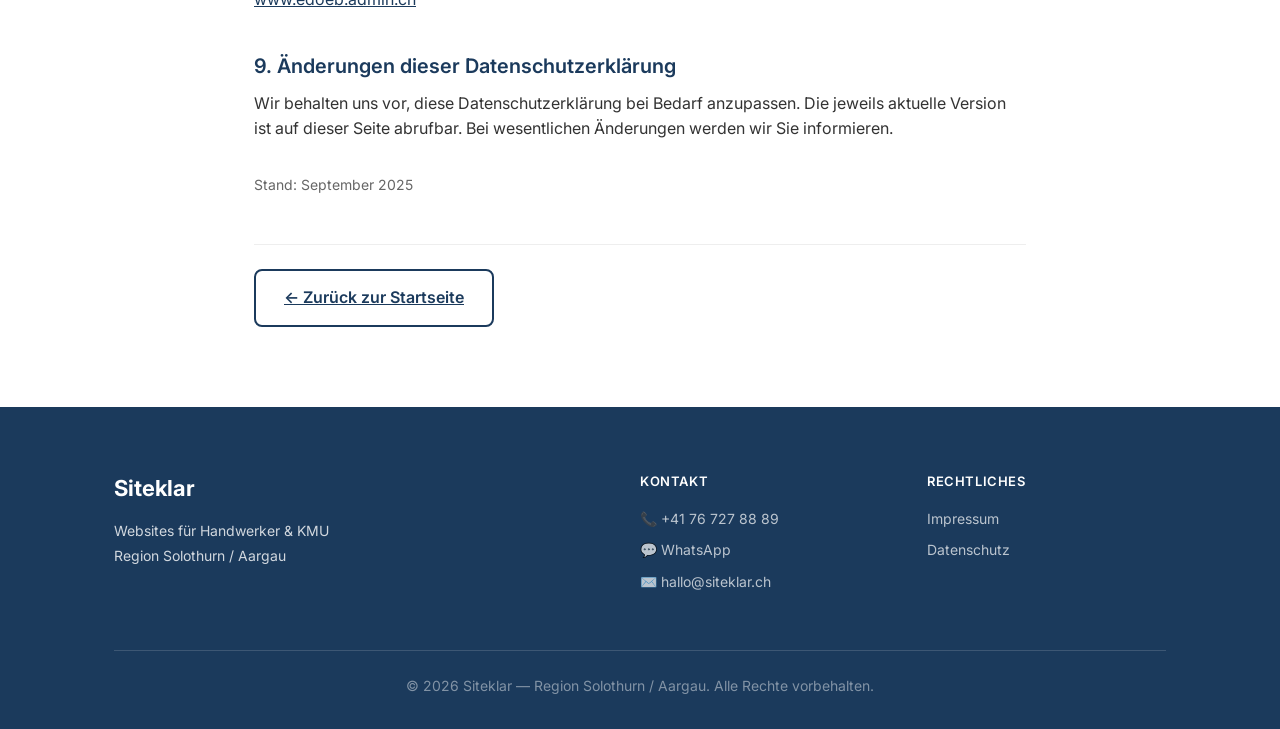
==== commit 1c3cf41f: "Fix copyright year 2026" ====
--- a/datenschutz.html
+++ b/datenschutz.html
@@ -153,7 +153,7 @@
         </div>
       </div>
       <div class="footer-bottom">
-        <p>&copy; 2025 Siteklar &mdash; Region Solothurn / Aargau. Alle Rechte vorbehalten.</p>
+        <p>&copy; 2026 Siteklar &mdash; Region Solothurn / Aargau. Alle Rechte vorbehalten.</p>
       </div>
     </div>
   </footer>
